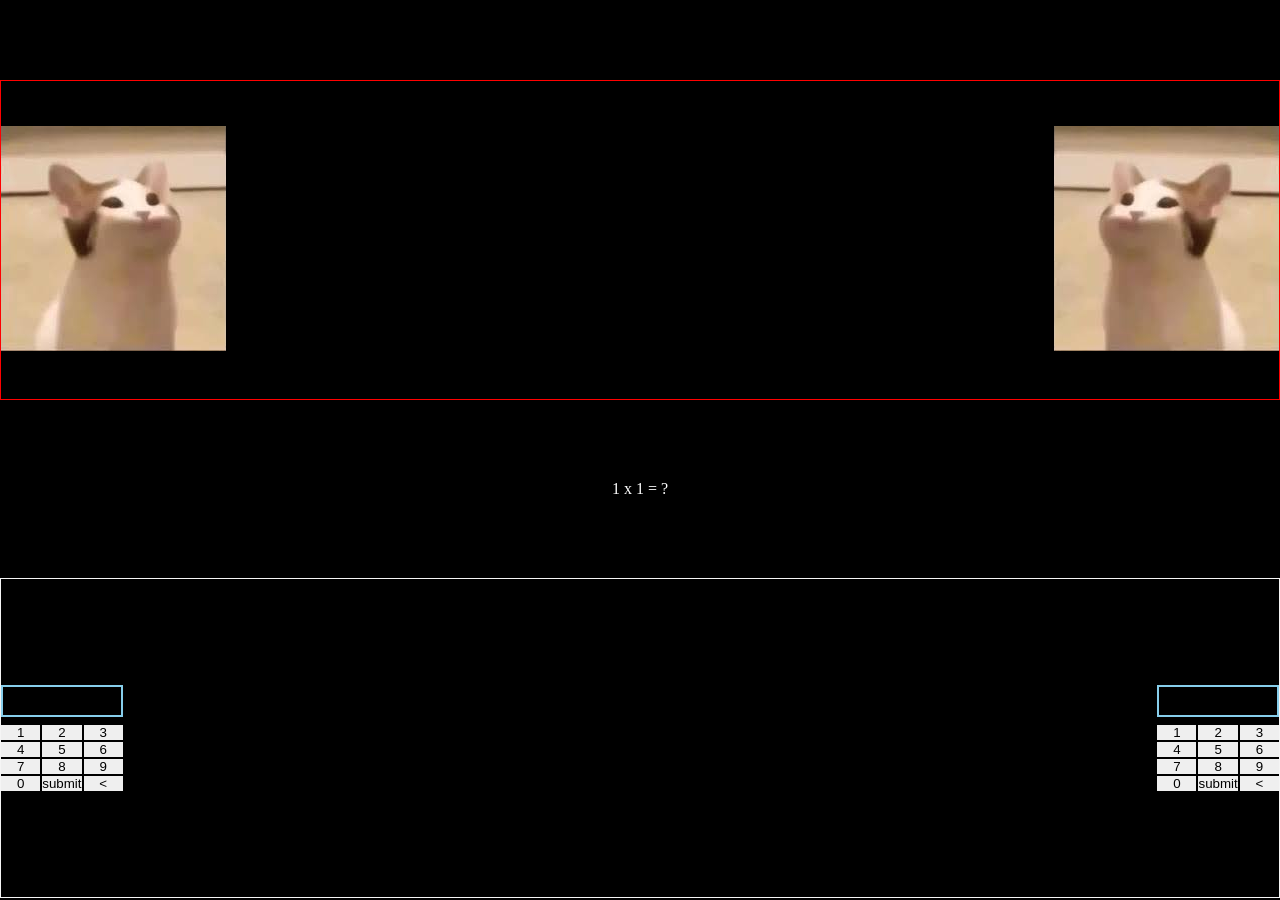
==== math-battle/index.html @ 17145cc7 "initial commit" ====
<!DOCTYPE html>
<html lang="en">
<head>
    <meta charset="UTF-8">
    <meta name="viewport" content="width=device-width, initial-scale=1.0">
    <title>Math Battle</title>
    <link rel="stylesheet" href="./style.css">
</head>
<body>
    <section class="arena">
        <div class="char-1">
            <img src="img/car0.jpg" alt="car1">
        </div>


        <div class="char-2">
            <img src="img/car0.jpg" alt="car1">
        </div>
    </section>

    <section class="quiz-area">
        <p>1 x 1 = ?</p>
    </section>

    <section class="numpad-area">
        <div class="pad">
            <div class="terminal">
                
            </div>
            <div class="numpad">
                <button>1</button>
                <button>2</button>
                <button>3</button>
                <button>4</button>
                <button>5</button>
                <button>6</button>
                <button>7</button>
                <button>8</button>
                <button>9</button>
                <button>0</button>
                <button>submit</button>
                <button><</button>
            </div>
        </div>

        <div class="pad">
            <div class="terminal">
                
            </div>
            <div class="numpad">
                <button>1</button>
                <button>2</button>
                <button>3</button>
                <button>4</button>
                <button>5</button>
                <button>6</button>
                <button>7</button>
                <button>8</button>
                <button>9</button>
                <button>0</button>
                <button>submit</button>
                <button><</button>
            </div>
        </div>
      
    </section>
</body>
</html>
---- math-battle/style.css ----
* {
    box-sizing: border-box;
    margin: 0;
    border: 0;
    padding: 0;
   
}

body {
     background-color: black;
     color: white;
}

button {
    transition: transform 0.2s ease-in-out; 
}

button:active {
    transform: scale(2);
}

.arena {
    width: 100vw;
    margin-top: 5rem;
    border: 1px solid red;
    height: 20rem;
    display: flex;
    justify-content: space-between;
    align-items: center;
}


.char-2 img {
    transform: scaleX(-1);
}


.quiz-area {
    width: 100vw;
    display: flex;
    justify-content: center;
    align-items: center;
    margin-top: 5rem;
}




.numpad-area {
    width: 100vw;
    margin-top: 5rem;
    border: 1px solid whitesmoke;
    height: 20rem;
    display: flex;
    justify-content: space-between;
    align-items: center;
}

.pad {
    display: flex;
    flex-direction: column;
    gap: 0.5rem;
}


.terminal {
    width: 100%;
    height: 2rem;
    border: 2px solid skyblue;
}


.numpad {
    display: grid;
    gap: 2px;
    grid-template-columns: repeat(3, 1fr);
}
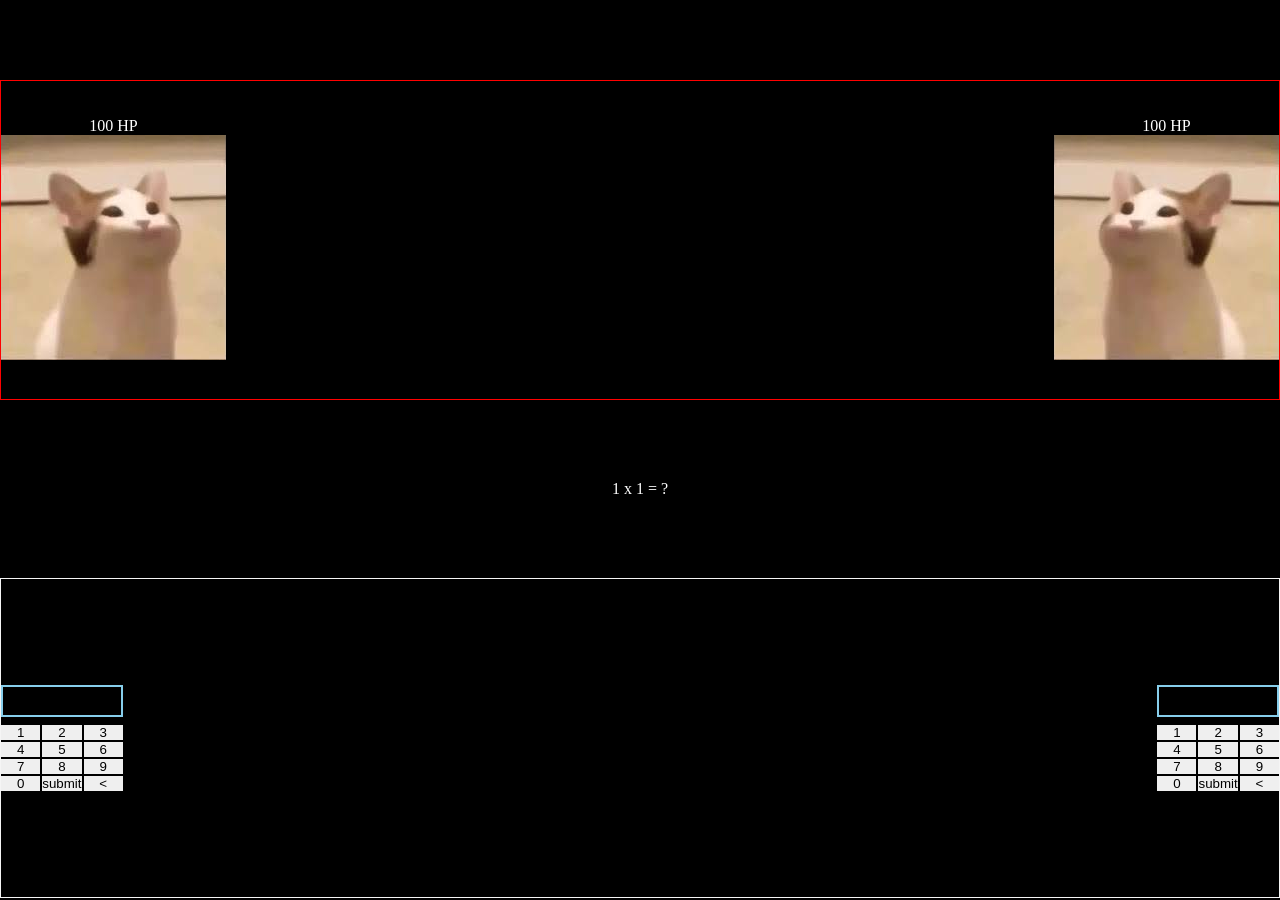
==== commit a46696dc: "add: numpad features" ====
--- a/math-battle/index.html
+++ b/math-battle/index.html
@@ -8,12 +8,13 @@
 </head>
 <body>
     <section class="arena">
-        <div class="char-1">
+        <div class="char char-1">
+            <p class="hp">100 HP</p>
             <img src="img/car0.jpg" alt="car1">
         </div>
 
-
-        <div class="char-2">
+        <div class="char char-2">
+            <p class="hp">100 HP</p>
             <img src="img/car0.jpg" alt="car1">
         </div>
     </section>
@@ -24,45 +25,55 @@
 
     <section class="numpad-area">
         <div class="pad">
-            <div class="terminal">
+            <div class="terminal terminal-1">
                 
             </div>
-            <div class="numpad">
-                <button>1</button>
-                <button>2</button>
-                <button>3</button>
-                <button>4</button>
-                <button>5</button>
-                <button>6</button>
-                <button>7</button>
-                <button>8</button>
-                <button>9</button>
-                <button>0</button>
-                <button>submit</button>
-                <button><</button>
+            <div class="numpad numpad-1">
+                <button value="1">1</button>
+                <button value="2">2</button>
+                <button value="3">3</button>
+                <button value="4">4</button>
+                <button value="5">5</button>
+                <button value="6">6</button>
+                <button value="7">7</button>
+                <button value="8">8</button>
+                <button value="9">9</button>
+                <button value="0">0</button>
+                <button value="submit">submit</button>
+                <button value="del"><</button>
             </div>
         </div>
-
+           
         <div class="pad">
-            <div class="terminal">
+            <div class="terminal terminal-2">
                 
             </div>
-            <div class="numpad">
-                <button>1</button>
-                <button>2</button>
-                <button>3</button>
-                <button>4</button>
-                <button>5</button>
-                <button>6</button>
-                <button>7</button>
-                <button>8</button>
-                <button>9</button>
-                <button>0</button>
-                <button>submit</button>
-                <button><</button>
+            <div class="numpad numpad-2">
+                <button value="1">1</button>
+                <button value="2">2</button>
+                <button value="3">3</button>
+                <button value="4">4</button>
+                <button value="5">5</button>
+                <button value="6">6</button>
+                <button value="7">7</button>
+                <button value="8">8</button>
+                <button value="9">9</button>
+                <button value="0">0</button>
+                <button value="submit">submit</button>
+                <button value="del"><</button>
             </div>
         </div>
+           
+
+        
+
+
+      
       
     </section>
+
+
+
+<script src="./index.js"></script>
 </body>
 </html>
--- a/math-battle/style.css
+++ b/math-battle/style.css
@@ -27,6 +27,10 @@
     display: flex;
     justify-content: space-between;
     align-items: center;
+}
+
+.char .hp {
+    text-align: center;
 }
 
 
@@ -67,6 +71,9 @@
     width: 100%;
     height: 2rem;
     border: 2px solid skyblue;
+    display: flex;
+    justify-content: center;
+    align-items: center;
 }
 
 
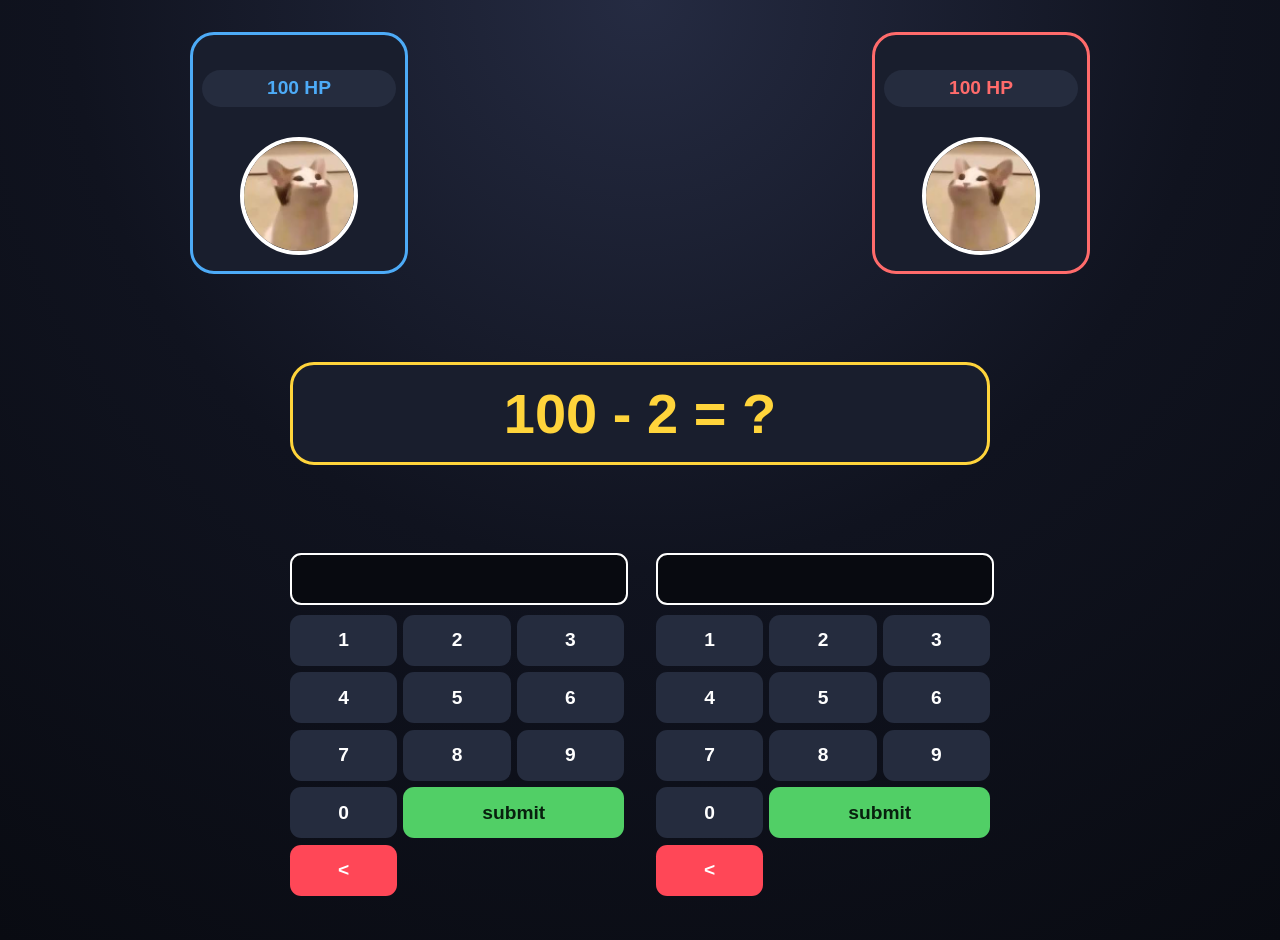
==== commit da42a55b: "done: fitur, fungsi, styling kelar semua" ====
--- a/math-battle/index.html
+++ b/math-battle/index.html
@@ -9,18 +9,18 @@
 <body>
     <section class="arena">
         <div class="char char-1">
-            <p class="hp">100 HP</p>
-            <img src="img/car0.jpg" alt="car1">
+            <p class="hp hp-1"></p>
+            <img class="kucing1" src="img/car0.jpg" alt="car1">
         </div>
 
         <div class="char char-2">
-            <p class="hp">100 HP</p>
-            <img src="img/car0.jpg" alt="car1">
+            <p class="hp hp-2"></p>
+            <img  class="kucing2" src="img/car0.jpg" alt="car2">
         </div>
     </section>
 
     <section class="quiz-area">
-        <p>1 x 1 = ?</p>
+        <p class="quiz">1 x 1 = ?</p>
     </section>
 
     <section class="numpad-area">
--- a/math-battle/style.css
+++ b/math-battle/style.css
@@ -1,84 +1,332 @@
+```css
 * {
     box-sizing: border-box;
     margin: 0;
-    border: 0;
     padding: 0;
-   
+}
+
+:root {
+    --bg: #10131f;
+    --panel: #191e2d;
+    --panel-light: #252c3e;
+    --text: #fff;
+    --p1: #4dabf7;
+    --p2: #ff6b6b;
+    --success: #51cf66;
+    --danger: #ff4757;
+    --yellow: #ffd43b;
 }
 
 body {
-     background-color: black;
-     color: white;
-}
-
-button {
-    transition: transform 0.2s ease-in-out; 
-}
-
-button:active {
-    transform: scale(2);
-}
+    min-height: 100vh;
+
+    background:
+        radial-gradient(
+            circle at top,
+            #252b42 0%,
+            #10131f 50%,
+            #090b12 100%
+        );
+
+    color: var(--text);
+
+    font-family: Arial, Helvetica, sans-serif;
+}
+
+/* =========================
+   ARENA
+========================= */
 
 .arena {
-    width: 100vw;
-    margin-top: 5rem;
-    border: 1px solid red;
-    height: 20rem;
+    width: min(100% - 2rem, 900px);
+
+    margin: 2rem auto 0;
+
     display: flex;
     justify-content: space-between;
     align-items: center;
-}
-
-.char .hp {
-    text-align: center;
-}
-
+
+    gap: 2rem;
+}
+
+.char {
+    width: 180px;
+
+    padding: 1rem;
+
+    display: flex;
+    flex-direction: column;
+    align-items: center;
+
+    gap: 0.7rem;
+
+    background: var(--panel);
+
+    border-radius: 1.5rem;
+}
+
+.char-1 {
+    border: 3px solid var(--p1);
+}
+
+.char-2 {
+    border: 3px solid var(--p2);
+}
+
+.char img {
+    width: 110px;
+    height: 110px;
+
+    object-fit: cover;
+
+    border-radius: 50%;
+    border: 4px solid white;
+}
 
 .char-2 img {
     transform: scaleX(-1);
 }
 
+.hp {
+    width: 100%;
+
+    padding: 0.45rem;
+
+    text-align: center;
+
+    border-radius: 999px;
+
+    background: var(--panel-light);
+
+    font-size: 1.2rem;
+    font-weight: 900;
+}
+
+.hp-1 {
+    color: var(--p1);
+}
+
+.hp-2 {
+    color: var(--p2);
+}
+
+/* =========================
+   QUIZ
+========================= */
 
 .quiz-area {
-    width: 100vw;
+    width: min(100% - 2rem, 700px);
+
+    margin: 2rem auto;
+
     display: flex;
     justify-content: center;
-    align-items: center;
-    margin-top: 5rem;
-}
-
-
-
+}
+
+.quiz {
+    width: 100%;
+
+    padding: 1rem 2rem;
+
+    text-align: center;
+
+    font-size: clamp(2rem, 5vw, 3.5rem);
+    font-weight: 900;
+
+    color: var(--yellow);
+
+    background: var(--panel);
+
+    border: 3px solid var(--yellow);
+
+    border-radius: 1.5rem;
+}
+
+/* =========================
+   NUMPAD
+========================= */
 
 .numpad-area {
-    width: 100vw;
-    margin-top: 5rem;
-    border: 1px solid whitesmoke;
-    height: 20rem;
+    width: min(100% - 2rem, 700px);
+
+    margin: 0 auto;
+
     display: flex;
     justify-content: space-between;
-    align-items: center;
+
+    gap: 2rem;
 }
 
 .pad {
+    width: 50%;
+
     display: flex;
     flex-direction: column;
-    gap: 0.5rem;
-}
-
+
+    gap: 0.6rem;
+}
 
 .terminal {
     width: 100%;
-    height: 2rem;
-    border: 2px solid skyblue;
-    display: flex;
+    height: 3rem;
+
+    display: flex;
+    align-items: center;
     justify-content: center;
-    align-items: center;
-}
-
+
+    background: #080a10;
+
+    border: 2px solid white;
+    border-radius: 0.7rem;
+
+    font-size: 1.5rem;
+    font-weight: 900;
+}
 
 .numpad {
     display: grid;
-    gap: 2px;
+
     grid-template-columns: repeat(3, 1fr);
-}+
+    gap: 0.4rem;
+}
+
+button {
+    min-height: 3.2rem;
+
+    border: none;
+    border-radius: 0.7rem;
+
+    background: var(--panel-light);
+
+    color: white;
+
+    font-size: 1.2rem;
+    font-weight: 900;
+
+    cursor: pointer;
+
+    transition:
+        transform 0.08s ease,
+        background 0.15s ease;
+}
+
+button:hover {
+    background: #343d54;
+}
+
+button:active {
+    transform: scale(0.94);
+}
+
+button[value="submit"] {
+    grid-column: span 2;
+
+    background: var(--success);
+    color: #08200e;
+}
+
+button[value="del"] {
+    background: var(--danger);
+}
+
+/* =========================
+   TABLET
+========================= */
+
+@media (max-width: 700px) {
+
+    .arena {
+        width: min(100% - 1rem, 600px);
+
+        margin-top: 1rem;
+
+        gap: 1rem;
+    }
+
+    .char {
+        width: 140px;
+
+        padding: 0.7rem;
+
+        border-radius: 1rem;
+    }
+
+    .char img {
+        width: 80px;
+        height: 80px;
+    }
+
+    .hp {
+        font-size: 1rem;
+    }
+
+    .quiz-area {
+        width: min(100% - 1rem, 600px);
+
+        margin: 1.2rem auto;
+    }
+
+    .quiz {
+        padding: 0.8rem;
+
+        font-size: clamp(1.7rem, 8vw, 2.5rem);
+    }
+
+    .numpad-area {
+        width: min(100% - 1rem, 600px);
+
+        gap: 0.8rem;
+    }
+
+    button {
+        min-height: 3rem;
+
+        font-size: 1rem;
+    }
+}
+
+/* =========================
+   PHONE
+========================= */
+
+@media (max-width: 450px) {
+
+    .arena {
+        gap: 0.5rem;
+    }
+
+    .char {
+        width: 125px;
+    }
+
+    .char img {
+        width: 70px;
+        height: 70px;
+    }
+
+    .quiz {
+        font-size: 1.8rem;
+
+        border-radius: 1rem;
+    }
+
+    .numpad-area {
+        gap: 0.5rem;
+    }
+
+    .terminal {
+        height: 2.5rem;
+
+        font-size: 1.2rem;
+    }
+
+    button {
+        min-height: 2.7rem;
+
+        border-radius: 0.5rem;
+
+        font-size: 1rem;
+    }
+}
+```
